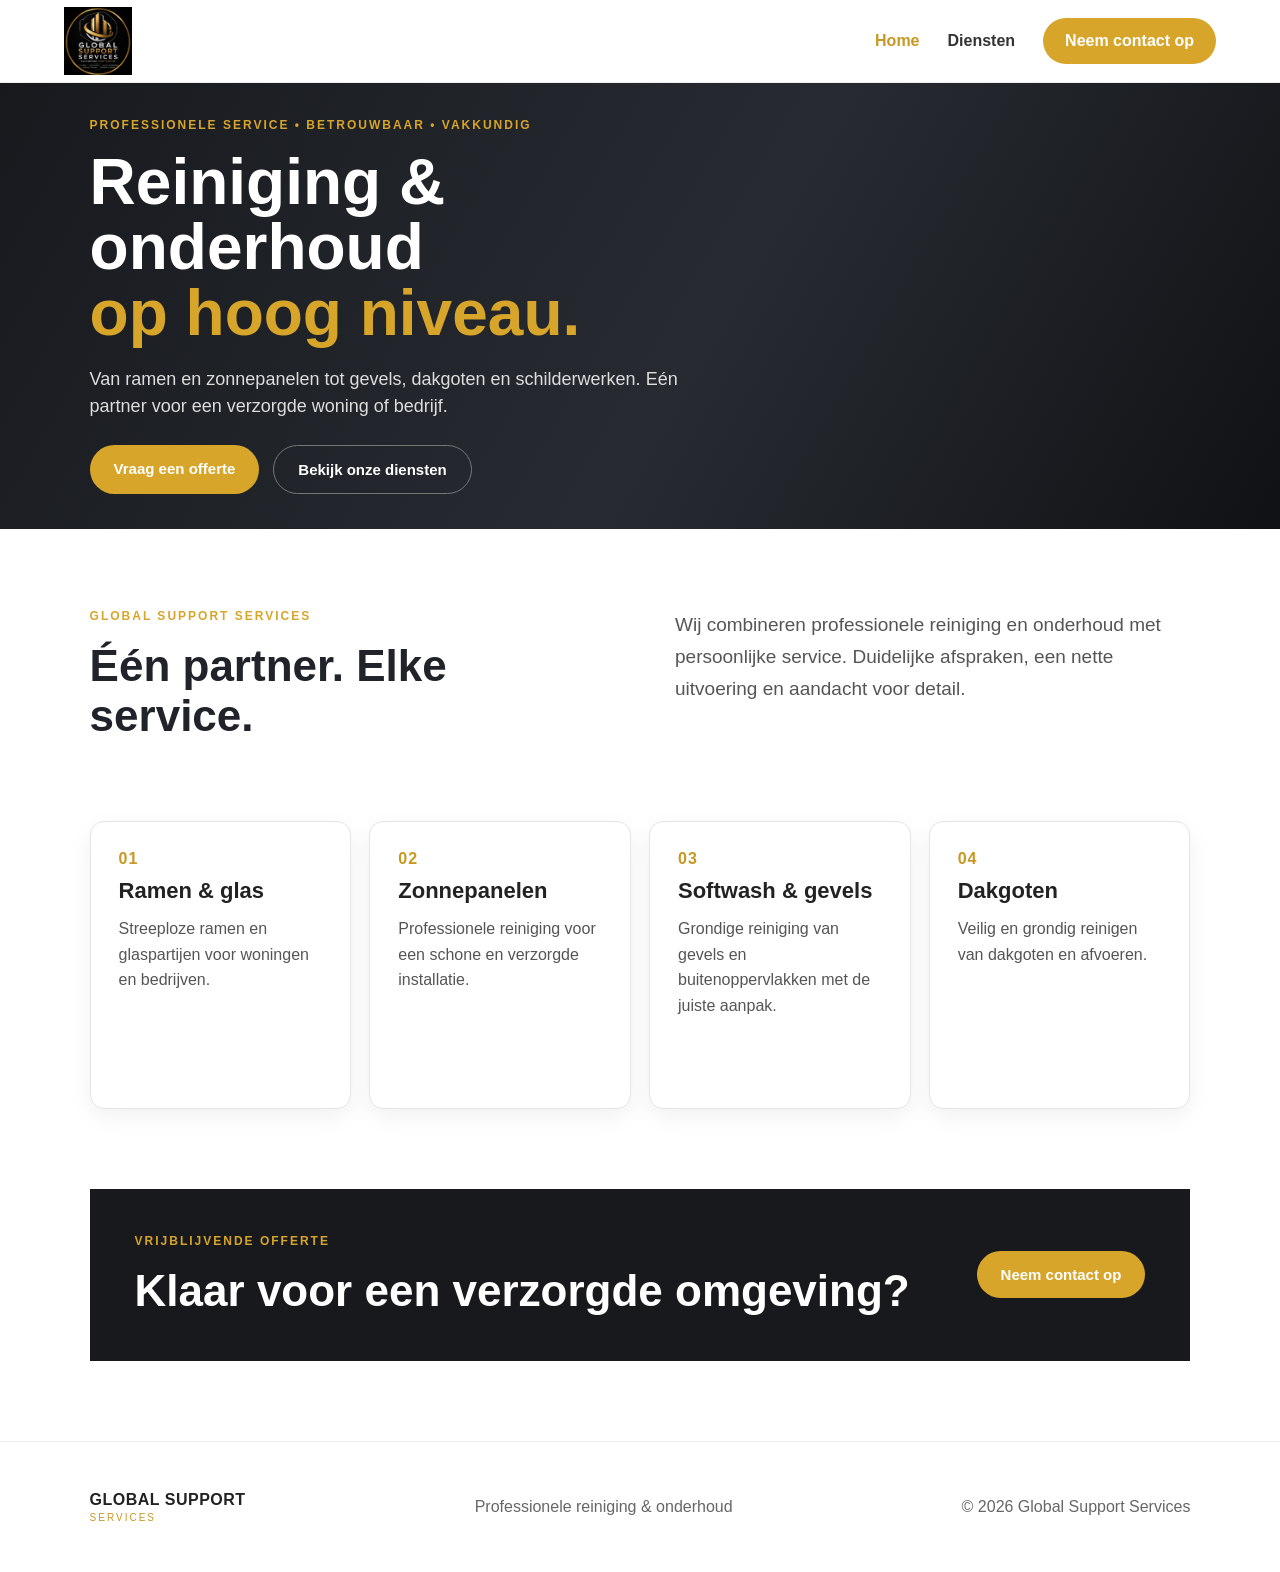
==== index.html @ 063ac274 "Restore correct website" ====
<!doctype html>
<html lang="nl">
<head>
  <meta charset="utf-8">
  <meta name="viewport" content="width=device-width, initial-scale=1">
  <title>Global Support Services | Professionele reiniging & onderhoud</title>
  <meta name="description" content="Global Support Services voor professionele reiniging, ramen, zonnepanelen, softwash, gevelreiniging, dakgoten en schilderwerken.">
  <link rel="stylesheet" href="css/style.css">
</head>
<body>
<header class="header">
  <a class="brand" href="index.html">
    <img src="logo.jpeg/logo.jpeg" alt="Global Support Services">
</a>
  <nav>
    <a class="active" href="index.html">Home</a>
    <a href="diensten.html">Diensten</a>
    <a class="cta" href="contact.html">Neem contact op</a>
  </nav>
</header>

<main>
  <section class="hero">
    <div class="hero-content">
      <p class="eyebrow">PROFESSIONELE SERVICE • BETROUWBAAR • VAKKUNDIG</p>
      <h1>Reiniging & onderhoud<br><span>op hoog niveau.</span></h1>
      <p class="lead">Van ramen en zonnepanelen tot gevels, dakgoten en schilderwerken. Eén partner voor een verzorgde woning of bedrijf.</p>
      <div class="buttons">
        <a class="button primary" href="contact.html">Vraag een offerte</a>
        <a class="button secondary" href="diensten.html">Bekijk onze diensten</a>
      </div>
    </div>
  </section>

  <section class="intro">
    <div>
      <p class="eyebrow">GLOBAL SUPPORT SERVICES</p>
      <h2>Één partner. Elke service.</h2>
    </div>
    <p>Wij combineren professionele reiniging en onderhoud met persoonlijke service. Duidelijke afspraken, een nette uitvoering en aandacht voor detail.</p>
  </section>

  <section class="cards">
    <article><div class="icon">01</div><h3>Ramen & glas</h3><p>Streeploze ramen en glaspartijen voor woningen en bedrijven.</p></article>
    <article><div class="icon">02</div><h3>Zonnepanelen</h3><p>Professionele reiniging voor een schone en verzorgde installatie.</p></article>
    <article><div class="icon">03</div><h3>Softwash & gevels</h3><p>Grondige reiniging van gevels en buitenoppervlakken met de juiste aanpak.</p></article>
    <article><div class="icon">04</div><h3>Dakgoten</h3><p>Veilig en grondig reinigen van dakgoten en afvoeren.</p></article>
  </section>

  <section class="banner">
    <div><p class="eyebrow">VRIJBLIJVENDE OFFERTE</p><h2>Klaar voor een verzorgde omgeving?</h2></div>
    <a class="button primary" href="contact.html">Neem contact op</a>
  </section>
</main>

<footer>
  <div class="brand">
    <span><strong>GLOBAL SUPPORT</strong><small>SERVICES</small></span></div>
  <p>Professionele reiniging & onderhoud</p>
  <p>© 2026 Global Support Services</p>
</footer>
</body>
</html>
---- css/style.css ----
•⁠  ⁠{
    box-sizing: border-box;
}

html {
    scroll-behavior: smooth;
}

body {
    margin: 0;
    font-family: Arial, Helvetica, sans-serif;
    color: #20232a;
    background: #fff;
}

/* =========================
   HEADER
   ========================= */

.header {
    height: 82px;
    display: flex;
    align-items: center;
    justify-content: space-between;
    padding: 0 5%;
    border-bottom: 1px solid #eee;
    background: #fff;
    position: sticky;
    top: 0;
    z-index: 10;
}

.brand {
    display: flex;
    align-items: center;
    flex-shrink: 0;
    color: #222;
    text-decoration: none;
}

.brand img {
    height: 72px;
    width: auto;
    display: block;
    object-fit: contain;
}

.brand-mark {
    width: 46px;
    height: 46px;
    border-radius: 50%;
    display: grid;
    place-items: center;
    background: #171a1f;
    color: #d6a62b;
    font-size: 12px;
    font-weight: 800;
    border: 2px solid #d6a62b;
}

.brand strong {
    display: block;
    font-size: 16px;
    letter-spacing: .5px;
}

.brand small {
    display: block;
    font-size: 10px;
    letter-spacing: 2px;
    color: #c79822;
    margin-top: 3px;
}

.header nav {
    display: flex;
    align-items: center;
    gap: 28px;
}

.header nav a {
    color: #333;
    text-decoration: none;
    font-weight: 600;
    white-space: nowrap;
}

.header nav a:hover {
    color: #d9a900;
}

.header nav a.active {
    color: #c79822;
}

.cta {
    background: #d7a52a;
    color: #fff !important;
    padding: 14px 22px;
    border-radius: 28px;
}

/* =========================
   HERO / BANNER HOMEPAGE
   ========================= */

.hero {
    min-height: 430px;
    display: flex;
    align-items: center;
    padding: 45px 7%;
    background: linear-gradient(
        120deg,
        #17191d 0%,
        #272b31 55%,
        #101114 100%
    );
    color: #fff;
}

.hero-content {
    max-width: 760px;
}

.eyebrow {
    font-size: 12px;
    letter-spacing: 2px;
    font-weight: 800;
    color: #d7a52a;
    margin: 0 0 18px;
}

.hero h1 {
    font-size: clamp(44px, 6vw, 76px);
    line-height: 1.02;
    margin: 0 0 25px;
}

.hero h1 span {
    color: #d7a52a;
}

.lead {
    font-size: 20px;
    line-height: 1.6;
    color: #ddd;
    max-width: 650px;
}

.buttons {
    display: flex;
    gap: 14px;
    margin-top: 32px;
}

.button {
    display: inline-block;
    padding: 15px 24px;
    border-radius: 28px;
    text-decoration: none;
    font-weight: 700;
    border: 0;
    cursor: pointer;
    font-size: 15px;
}

.primary {
    background: #d7a52a;
    color: #fff;
}

.secondary {
    border: 1px solid #777;
    color: #fff;
}

/* =========================
   INTRO
   ========================= */

.intro {
    padding: 80px 7%;
    display: grid;
    grid-template-columns: 1fr 1fr;
    gap: 70px;
}

.intro h2,
.banner h2 {
    font-size: 44px;
    margin: 0;
}

.intro > p {
    font-size: 19px;
    line-height: 1.7;
    color: #555;
    margin: 0;
}

/* =========================
   DIENSTENKAARTEN
   ========================= */

.cards {
    padding: 0 7% 80px;
    display: grid;
    grid-template-columns: repeat(4, 1fr);
    gap: 18px;
}

.cards article {
    background: #fff;
    border: 1px solid #e5e5e5;
    border-radius: 14px;
    padding: 28px;
    min-height: 230px;
    box-shadow: 0 8px 25px rgba(0, 0, 0, 0.06);
    transition: transform 0.25s ease,
                box-shadow 0.25s ease;
}

.cards article:hover {
    transform: translateY(-4px);
    box-shadow: 0 14px 30px rgba(0, 0, 0, 0.10);
}

.cards article h3 {
    margin: 10px 0 12px;
    font-size: 22px;
    line-height: 1.2;
    color: #222;
}

.cards article p {
    margin: 0;
    color: #555;
    font-size: 16px;
    line-height: 1.6;
}

.cards article span,
.cards article .icon,
.cards article .service-number {
    color: #c79822;
    font-weight: 800;
    letter-spacing: 1px;
}

/* =========================
   EXTRA BANNER
   ========================= */

.banner {
    margin: 0 7% 80px;
    padding: 45px;
    background: #17191d;
    color: #fff;
    display: flex;
    align-items: center;
    justify-content: space-between;
    gap: 30px;
}

.banner h2 {
    color: #fff;
}

/* =========================
   DIENSTEN PAGINA
   ========================= */

.page-head {
    padding: 80px 7% 50px;
    background: #17191d;
    color: #fff;
}

.page-head h1 {
    font-size: 60px;
    margin: 0;
    line-height: 1.05;
}

.service-list {
    padding: 15px 7% 90px;
    display: grid;
    grid-template-columns: 1fr 1fr;
    gap: 0 70px;
}

.service-list article {
    display: grid;
    grid-template-columns: 45px 1fr;
    gap: 15px;
    padding: 38px 0;
    border-bottom: 1px solid #ddd;
}

.service-list span {
    color: #c79822;
    font-weight: 800;
    letter-spacing: 1px;
}

.service-list h2 {
    margin: 0 0 8px;
}

.service-list p {
    margin: 0;
    color: #666;
    line-height: 1.6;
}

/* =========================
   CONTACT
   ========================= */

.contact {
    padding: 80px 7%;
    display: grid;
    grid-template-columns: 1fr 1fr;
    gap: 80px;
}

.contact h1 {
    font-size: 58px;
    line-height: 1.05;
    margin: 0 0 25px;
}

.contact > div > p:not(.eyebrow) {
    color: #666;
    line-height: 1.7;
    font-size: 18px;
    max-width: 520px;
}

.contact-box {
    margin-top: 35px;
    padding: 25px;
    border-left: 3px solid #d7a52a;
    display: flex;
    flex-direction: column;
    gap: 8px;
}

.contact-box a {
    color: #333;
    font-weight: 700;
}

.contact form {
    display: flex;
    flex-direction: column;
    gap: 18px;
}

label {
    font-weight: 700;
}

input,
textarea {
    width: 100%;
    display: block;
    margin-top: 7px;
    border: 1px solid #ccc;
    padding: 14px;
    font: inherit;
    border-radius: 8px;
}

textarea {
    min-height: 150px;
    resize: vertical;
}

.contact-form {
    width: 100%;
    max-width: 620px;
}

.contact-form label {
    display: block;
    margin-bottom: 18px;
    font-weight: 600;
    color: #222;
}

.contact-form input,
.contact-form textarea {
    display: block;
    width: 100%;
    margin-top: 8px;
    padding: 14px 16px;
    border: 1px solid #d8d8d8;
    border-radius: 8px;
    background: #fff;
    color: #222;
    font-family: inherit;
    font-size: 16px;
    outline: none;
    transition: border-color 0.2s ease,
                box-shadow 0.2s ease;
}

.contact-form textarea {
    min-height: 150px;
}

.contact-form input:focus,
.contact-form textarea:focus {
    border-color: #c79822;
    box-shadow: 0 0 0 3px rgba(199, 152, 34, 0.12);
}

.contact-form .button,
.contact-form button {
    display: inline-block;
    border: 0;
    cursor: pointer;
    padding: 14px 26px;
    border-radius: 8px;
    font-size: 16px;
    font-weight: 700;
    font-family: inherit;
    background: #d7a52a;
    color: #fff;
}

/* =========================
   FOOTER
   ========================= */

footer {
    padding: 40px 7%;
    border-top: 1px solid #eee;
    display: flex;
    align-items: center;
    justify-content: space-between;
    gap: 20px;
    color: #666;
}

footer .brand {
    color: #222;
}

footer .brand img {
    height: 80px;
    width: auto;
}

/* =========================
   TABLET
   ========================= */

@media (max-width: 1000px) {

    .cards {
        grid-template-columns: 1fr 1fr;
    }

    .hero {
        min-height: 430px;
    }

    .hero h1 {
        font-size: 58px;
    }
}

/* =========================
   MOBIEL
   ========================= */

@media (max-width: 768px) {

    .header {
        width: 100%;
        height: 70px;
        min-height: 70px;
        padding: 8px 12px;
        gap: 8px;
        overflow: visible;
    }

    .brand {
        flex-shrink: 0;
    }

    .brand img {
        height: 80px;
        width: auto;
    }

    .header nav {
        display: flex;
        align-items: center;
        justify-content: flex-end;
        gap: 7px;
        flex: 1;
        min-width: 0;
        overflow: visible;
    }

    .header nav a {
        display: inline-flex;
        align-items: center;
        visibility: visible;
        opacity: 1;
        font-size: 11px;
        font-weight: 600;
        white-space: nowrap;
    }

    .header nav .cta {
        padding: 9px 10px;
        font-size: 10px;
        border-radius: 20px;
    }

    .hero {
        min-height: 460px;
        padding: 50px 6%;
    }

    .hero h1 {
        font-size: clamp(38px, 11vw, 52px);
        margin-bottom: 20px;
    }

    .lead {
        font-size: 17px;
        line-height: 1.55;
    }

    .buttons {
        flex-wrap: wrap;
        margin-top: 25px;
    }

    .button {
        padding: 13px 20px;
    }

    .intro,
    .contact {
        grid-template-columns: 1fr;
        gap: 35px;
        padding: 60px 6%;
    }

    .intro h2 {
        font-size: 36px;
    }

    .cards {
        grid-template-columns: 1fr;
        padding: 0 20px 65px;
        gap: 18px;
    }

    .cards article {
        width: 100%;
        min-height: auto;
        padding: 24px;
        margin-bottom: 4px;
    }

    .cards article h3 {
        font-size: 21px;
    }

    .cards article p {
        font-size: 15px;
        line-height: 1.6;
    }

    .banner {
        margin: 0 6% 65px;
        padding: 35px 25px;
        display: block;
    }

    .banner h2 {
        font-size: 34px;
    }

    .banner .button {
        margin-top: 25px;
    }

    .page-head {
        padding: 60px 6% 40px;
    }

    .page-head h1,
    .contact h1 {
        font-size: 42px;
    }

    .service-list {
        grid-template-columns: 1fr;
        padding: 10px 6% 70px;
    }

    .service-list article {
        padding: 30px 0;
    }

    .contact {
        padding: 45px 20px;
    }

    .contact-form {
        width: 100%;
        max-width: none;
    }

    .contact-form input,
    .contact-form textarea {
        font-size: 16px;
        padding: 14px;
    }

    .contact-form button {
        width: 100%;
        margin-top: 5px;
    }

    footer {
        padding: 30px 6%;
        display: block;
    }

    footer .brand img {
        height: 55px;
    }

    footer p {
        font-size: 13px;
    }
}
/* =========================
   DEFINITIEVE HERO
   ========================= */

.hero {
    min-height: 360px;
    padding: 35px 7%;
}

.hero-content {
    max-width: 700px;
}

.hero h1 {
    font-size: clamp(42px, 5vw, 68px);
    line-height: 1.02;
    margin-bottom: 20px;
}

.hero .lead {
    font-size: 18px;
    line-height: 1.5;
}

.hero .buttons {
    margin-top: 25px;
}


/* =========================
   DEFINITIEF HEADER LOGO
   ========================= */

.header .brand img {
    height: 68px;
    width: auto;
    max-width: 190px;
    display: block;
    object-fit: contain;
}


/* =========================
   MOBIEL
   ========================= */

@media (max-width: 768px) {

    .header {
        height: 70px;
        min-height: 70px;
        padding: 8px 12px;
    }

    .header .brand img {
        height: 58px;
        max-width: 160px;
    }

    .hero {
        min-height: 430px;
        padding: 45px 6%;
    }

    .hero h1 {
        font-size: 42px;
    }

    .hero .lead {
        font-size: 16px;
    }
}
.whatsapp-logo {
    width: 38px;
    height: 38px;
    object-fit: contain;
    display: block;
}
/* =========================
   CONTACT INFORMATIE
   ========================= */

.contact-info {
    margin: 0 7% 80px;
    padding: 35px 40px;
    background: #17191d;
    color: #fff;
    display: grid;
    grid-template-columns: 1.4fr 1fr 1fr 1.4fr;
    gap: 30px;
    align-items: center;
    border-top: 2px solid #d7a52a;
    border-bottom: 1px solid #333;

}

.contact-info-item {
    display: flex;
    flex-direction: column;
    gap: 6px;
}

.contact-info-label {
    font-size: 11px;
    letter-spacing: 2px;
    font-weight: 800;
    color: #d7a52a;
}

.contact-info-item strong {
    font-size: 20px;
    color: #fff;
}

.contact-info-item p {
    margin: 0;
    color: #aaa;
    font-size: 14px;
    line-height: 1.5;
}

.contact-info-item a {
    color: #fff;
    text-decoration: none;
    font-size: 16px;
    font-weight: 600;
}

.contact-info-item a:hover {
    color: #d7a52a;
}


/* =========================
   CONTACT INFO MOBIEL
   ========================= */

@media (max-width: 768px) {

    .contact-info {
        margin: 0 20px 60px;
        padding: 30px 25px;
        grid-template-columns: 1fr;
        gap: 25px;
    }

    .contact-info-item strong {
        font-size: 19px;
    }

    .contact-info-item a {
        font-size: 16px;
    }
}
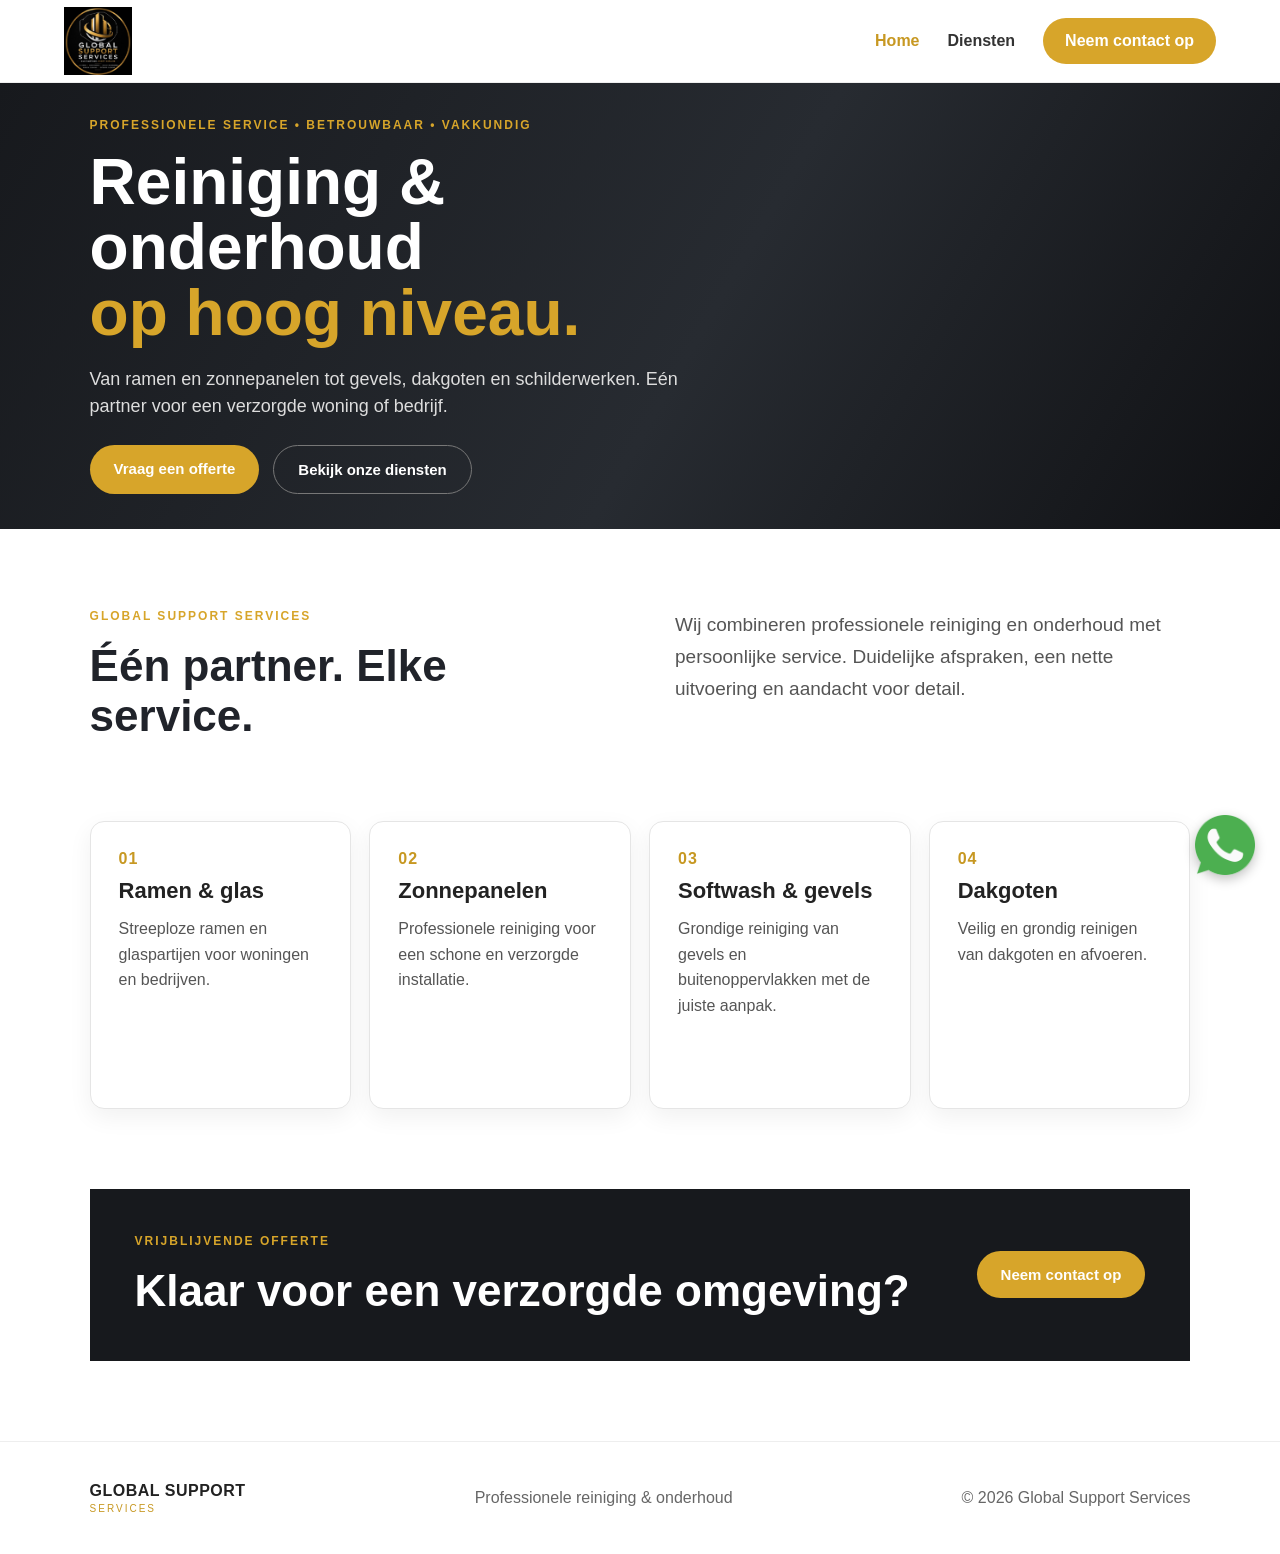
==== commit 6a076fe2: "website bijgewerkt" ====
--- a/index.html
+++ b/index.html
@@ -59,5 +59,16 @@
   <p>Professionele reiniging & onderhoud</p>
   <p>© 2026 Global Support Services</p>
 </footer>
+
+<a
+  href="https://wa.me/34634324996"
+  class="whatsapp-float"
+  target="_blank"
+  rel="noopener"
+  aria-label="Contacteer ons via WhatsApp"
+>
+  <img src="whatssap-logo.png" alt="WhatsApp">
+</a>
+
 </body>
 </html>
--- a/css/style.css
+++ b/css/style.css
@@ -1,3 +1,7 @@
+/* =========================
+   BASIS
+   ========================= */
+
 •⁠  ⁠{
     box-sizing: border-box;
 }
@@ -12,6 +16,7 @@
     color: #20232a;
     background: #fff;
 }
+
 
 /* =========================
    HEADER
@@ -27,7 +32,7 @@
     background: #fff;
     position: sticky;
     top: 0;
-    z-index: 10;
+    z-index: 1000;
 }
 
 .brand {
@@ -39,8 +44,9 @@
 }
 
 .brand img {
-    height: 72px;
+    height: 68px;
     width: auto;
+    max-width: 190px;
     display: block;
     object-fit: contain;
 }
@@ -72,6 +78,11 @@
     margin-top: 3px;
 }
 
+
+/* =========================
+   NAVIGATIE
+   ========================= */
+
 .header nav {
     display: flex;
     align-items: center;
@@ -100,15 +111,16 @@
     border-radius: 28px;
 }
 
-/* =========================
-   HERO / BANNER HOMEPAGE
+
+/* =========================
+   HERO / HOMEPAGE
    ========================= */
 
 .hero {
-    min-height: 430px;
+    min-height: 360px;
     display: flex;
     align-items: center;
-    padding: 45px 7%;
+    padding: 35px 7%;
     background: linear-gradient(
         120deg,
         #17191d 0%,
@@ -119,7 +131,7 @@
 }
 
 .hero-content {
-    max-width: 760px;
+    max-width: 700px;
 }
 
 .eyebrow {
@@ -131,9 +143,9 @@
 }
 
 .hero h1 {
-    font-size: clamp(44px, 6vw, 76px);
+    font-size: clamp(42px, 5vw, 68px);
     line-height: 1.02;
-    margin: 0 0 25px;
+    margin: 0 0 20px;
 }
 
 .hero h1 span {
@@ -141,16 +153,26 @@
 }
 
 .lead {
-    font-size: 20px;
-    line-height: 1.6;
+    font-size: 18px;
+    line-height: 1.5;
     color: #ddd;
     max-width: 650px;
 }
 
+.hero .buttons {
+    display: flex;
+    gap: 14px;
+    margin-top: 25px;
+}
+
+
+/* =========================
+   KNOPPEN
+   ========================= */
+
 .buttons {
     display: flex;
     gap: 14px;
-    margin-top: 32px;
 }
 
 .button {
@@ -174,6 +196,7 @@
     color: #fff;
 }
 
+
 /* =========================
    INTRO
    ========================= */
@@ -197,6 +220,7 @@
     color: #555;
     margin: 0;
 }
+
 
 /* =========================
    DIENSTENKAARTEN
@@ -216,8 +240,9 @@
     padding: 28px;
     min-height: 230px;
     box-shadow: 0 8px 25px rgba(0, 0, 0, 0.06);
-    transition: transform 0.25s ease,
-                box-shadow 0.25s ease;
+    transition:
+        transform 0.25s ease,
+        box-shadow 0.25s ease;
 }
 
 .cards article:hover {
@@ -247,6 +272,7 @@
     letter-spacing: 1px;
 }
 
+
 /* =========================
    EXTRA BANNER
    ========================= */
@@ -265,6 +291,7 @@
 .banner h2 {
     color: #fff;
 }
+
 
 /* =========================
    DIENSTEN PAGINA
@@ -313,6 +340,7 @@
     line-height: 1.6;
 }
 
+
 /* =========================
    CONTACT
    ========================= */
@@ -337,6 +365,11 @@
     max-width: 520px;
 }
 
+
+/* =========================
+   CONTACT BOX
+   ========================= */
+
 .contact-box {
     margin-top: 35px;
     padding: 25px;
@@ -350,6 +383,11 @@
     color: #333;
     font-weight: 700;
 }
+
+
+/* =========================
+   CONTACT FORMULIER
+   ========================= */
 
 .contact form {
     display: flex;
@@ -402,8 +440,9 @@
     font-family: inherit;
     font-size: 16px;
     outline: none;
-    transition: border-color 0.2s ease,
-                box-shadow 0.2s ease;
+    transition:
+        border-color 0.2s ease,
+        box-shadow 0.2s ease;
 }
 
 .contact-form textarea {
@@ -430,6 +469,61 @@
     color: #fff;
 }
 
+
+/* =========================
+   CONTACT INFORMATIE
+   ========================= */
+
+.contact-info {
+    margin: 0 7% 80px;
+    padding: 35px 40px;
+    background: #17191d;
+    color: #fff;
+    display: grid;
+    grid-template-columns: 1.4fr 1fr 1fr 1.4fr;
+    gap: 30px;
+    align-items: center;
+    border-top: 2px solid #d7a52a;
+    border-bottom: 1px solid #333;
+}
+
+.contact-info-item {
+    display: flex;
+    flex-direction: column;
+    gap: 6px;
+}
+
+.contact-info-label {
+    font-size: 11px;
+    letter-spacing: 2px;
+    font-weight: 800;
+    color: #d7a52a;
+}
+
+.contact-info-item strong {
+    font-size: 20px;
+    color: #fff;
+}
+
+.contact-info-item p {
+    margin: 0;
+    color: #aaa;
+    font-size: 14px;
+    line-height: 1.5;
+}
+
+.contact-info-item a {
+    color: #fff;
+    text-decoration: none;
+    font-size: 16px;
+    font-weight: 600;
+}
+
+.contact-info-item a:hover {
+    color: #d7a52a;
+}
+
+
 /* =========================
    FOOTER
    ========================= */
@@ -453,6 +547,53 @@
     width: auto;
 }
 
+footer p {
+    margin: 0;
+}
+
+
+/* =====================================================
+   ZWEVENDE WHATSAPP KNOP
+   ===================================================== */
+
+.whatsapp-float {
+    position: fixed;
+    right: 25px;
+    bottom: 25px;
+
+    width: 60px;
+    height: 60px;
+
+    display: flex;
+    align-items: center;
+    justify-content: center;
+
+    z-index: 99999;
+
+    text-decoration: none;
+
+    background: transparent;
+    border-radius: 50%;
+
+    box-shadow: 0 4px 12px rgba(0, 0, 0, 0.25);
+
+    transition: transform 0.2s ease;
+}
+
+.whatsapp-float img {
+    width: 60px;
+    height: 60px;
+
+    display: block;
+
+    object-fit: contain;
+}
+
+.whatsapp-float:hover {
+    transform: scale(1.08);
+}
+
+
 /* =========================
    TABLET
    ========================= */
@@ -470,13 +611,20 @@
     .hero h1 {
         font-size: 58px;
     }
-}
+
+    .contact-info {
+        grid-template-columns: 1fr 1fr;
+    }
+}
+
 
 /* =========================
    MOBIEL
    ========================= */
 
 @media (max-width: 768px) {
+
+    /* HEADER */
 
     .header {
         width: 100%;
@@ -491,9 +639,9 @@
         flex-shrink: 0;
     }
 
-    .brand img {
-        height: 80px;
-        width: auto;
+    .header .brand img {
+        height: 58px;
+        max-width: 160px;
     }
 
     .header nav {
@@ -522,18 +670,21 @@
         border-radius: 20px;
     }
 
+
+    /* HERO */
+
     .hero {
-        min-height: 460px;
-        padding: 50px 6%;
+        min-height: 430px;
+        padding: 45px 6%;
     }
 
     .hero h1 {
-        font-size: clamp(38px, 11vw, 52px);
+        font-size: 42px;
         margin-bottom: 20px;
     }
 
-    .lead {
-        font-size: 17px;
+    .hero .lead {
+        font-size: 16px;
         line-height: 1.55;
     }
 
@@ -545,6 +696,9 @@
     .button {
         padding: 13px 20px;
     }
+
+
+    /* INTRO */
 
     .intro,
     .contact {
@@ -557,6 +711,9 @@
         font-size: 36px;
     }
 
+
+    /* KAARTEN */
+
     .cards {
         grid-template-columns: 1fr;
         padding: 0 20px 65px;
@@ -579,6 +736,9 @@
         line-height: 1.6;
     }
 
+
+    /* BANNER */
+
     .banner {
         margin: 0 6% 65px;
         padding: 35px 25px;
@@ -593,6 +753,9 @@
         margin-top: 25px;
     }
 
+
+    /* DIENSTEN */
+
     .page-head {
         padding: 60px 6% 40px;
     }
@@ -610,6 +773,9 @@
     .service-list article {
         padding: 30px 0;
     }
+
+
+    /* CONTACT */
 
     .contact {
         padding: 45px 20px;
@@ -631,157 +797,8 @@
         margin-top: 5px;
     }
 
-    footer {
-        padding: 30px 6%;
-        display: block;
-    }
-
-    footer .brand img {
-        height: 55px;
-    }
-
-    footer p {
-        font-size: 13px;
-    }
-}
-/* =========================
-   DEFINITIEVE HERO
-   ========================= */
-
-.hero {
-    min-height: 360px;
-    padding: 35px 7%;
-}
-
-.hero-content {
-    max-width: 700px;
-}
-
-.hero h1 {
-    font-size: clamp(42px, 5vw, 68px);
-    line-height: 1.02;
-    margin-bottom: 20px;
-}
-
-.hero .lead {
-    font-size: 18px;
-    line-height: 1.5;
-}
-
-.hero .buttons {
-    margin-top: 25px;
-}
-
-
-/* =========================
-   DEFINITIEF HEADER LOGO
-   ========================= */
-
-.header .brand img {
-    height: 68px;
-    width: auto;
-    max-width: 190px;
-    display: block;
-    object-fit: contain;
-}
-
-
-/* =========================
-   MOBIEL
-   ========================= */
-
-@media (max-width: 768px) {
-
-    .header {
-        height: 70px;
-        min-height: 70px;
-        padding: 8px 12px;
-    }
-
-    .header .brand img {
-        height: 58px;
-        max-width: 160px;
-    }
-
-    .hero {
-        min-height: 430px;
-        padding: 45px 6%;
-    }
-
-    .hero h1 {
-        font-size: 42px;
-    }
-
-    .hero .lead {
-        font-size: 16px;
-    }
-}
-.whatsapp-logo {
-    width: 38px;
-    height: 38px;
-    object-fit: contain;
-    display: block;
-}
-/* =========================
-   CONTACT INFORMATIE
-   ========================= */
-
-.contact-info {
-    margin: 0 7% 80px;
-    padding: 35px 40px;
-    background: #17191d;
-    color: #fff;
-    display: grid;
-    grid-template-columns: 1.4fr 1fr 1fr 1.4fr;
-    gap: 30px;
-    align-items: center;
-    border-top: 2px solid #d7a52a;
-    border-bottom: 1px solid #333;
-
-}
-
-.contact-info-item {
-    display: flex;
-    flex-direction: column;
-    gap: 6px;
-}
-
-.contact-info-label {
-    font-size: 11px;
-    letter-spacing: 2px;
-    font-weight: 800;
-    color: #d7a52a;
-}
-
-.contact-info-item strong {
-    font-size: 20px;
-    color: #fff;
-}
-
-.contact-info-item p {
-    margin: 0;
-    color: #aaa;
-    font-size: 14px;
-    line-height: 1.5;
-}
-
-.contact-info-item a {
-    color: #fff;
-    text-decoration: none;
-    font-size: 16px;
-    font-weight: 600;
-}
-
-.contact-info-item a:hover {
-    color: #d7a52a;
-}
-
-
-/* =========================
-   CONTACT INFO MOBIEL
-   ========================= */
-
-@media (max-width: 768px) {
+
+    /* CONTACT INFO */
 
     .contact-info {
         margin: 0 20px 60px;
@@ -797,4 +814,55 @@
     .contact-info-item a {
         font-size: 16px;
     }
+
+
+    /* FOOTER */
+
+    footer {
+        padding: 30px 6%;
+        display: block;
+    }
+
+    footer .brand img {
+        height: 55px;
+    }
+
+    footer p {
+        font-size: 13px;
+    }
+/* =========================
+   ZWEVENDE WHATSAPP KNOP
+   ========================= */
+
+.whatsapp-float {
+  position: fixed;
+  right: 24px;
+  bottom: 24px;
+  width: 60px;
+  height: 60px;
+  z-index: 9999;
+  display: block;
+}
+
+.whatsapp-float img {
+  width: 60px;
+  height: 60px;
+  display: block;
+  object-fit: contain;
+}
+
+/* MOBIEL */
+
+@media (max-width: 768px) {
+  .whatsapp-float {
+    right: 16px;
+    bottom: 16px;
+    width: 56px;
+    height: 56px;
+  }
+
+  .whatsapp-float img {
+    width: 56px;
+    height: 56px;
+  }
 }
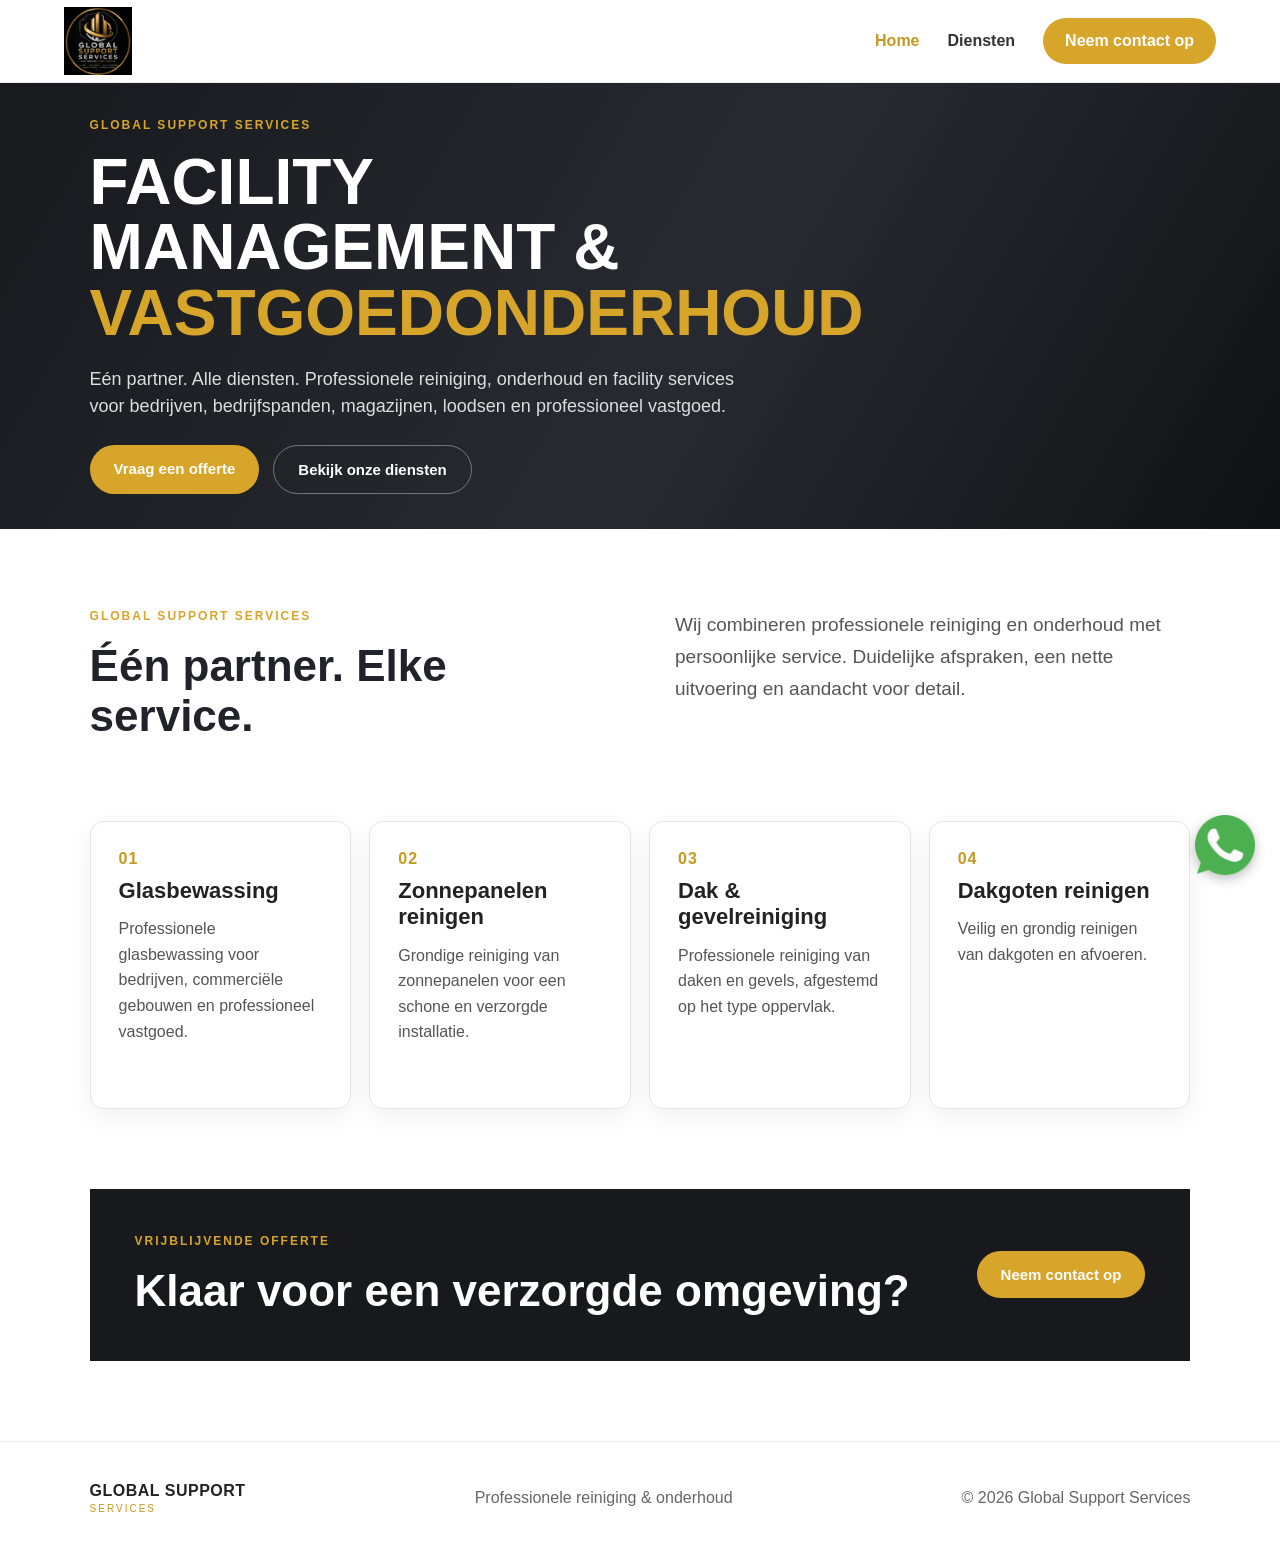
==== commit ea335e38: "update website diensten" ====
--- a/index.html
+++ b/index.html
@@ -22,9 +22,18 @@
 <main>
   <section class="hero">
     <div class="hero-content">
-      <p class="eyebrow">PROFESSIONELE SERVICE • BETROUWBAAR • VAKKUNDIG</p>
-      <h1>Reiniging & onderhoud<br><span>op hoog niveau.</span></h1>
-      <p class="lead">Van ramen en zonnepanelen tot gevels, dakgoten en schilderwerken. Eén partner voor een verzorgde woning of bedrijf.</p>
+      <p class="eyebrow">GLOBAL SUPPORT SERVICES</p>
+
+<h1>
+  FACILITY MANAGEMENT &<br>
+  <span>VASTGOEDONDERHOUD</span>
+</h1>
+
+<p class="lead">
+  Eén partner. Alle diensten.
+  Professionele reiniging, onderhoud en facility services voor
+  bedrijven, bedrijfspanden, magazijnen, loodsen en professioneel vastgoed.
+</p>
       <div class="buttons">
         <a class="button primary" href="contact.html">Vraag een offerte</a>
         <a class="button secondary" href="diensten.html">Bekijk onze diensten</a>
@@ -41,11 +50,30 @@
   </section>
 
   <section class="cards">
-    <article><div class="icon">01</div><h3>Ramen & glas</h3><p>Streeploze ramen en glaspartijen voor woningen en bedrijven.</p></article>
-    <article><div class="icon">02</div><h3>Zonnepanelen</h3><p>Professionele reiniging voor een schone en verzorgde installatie.</p></article>
-    <article><div class="icon">03</div><h3>Softwash & gevels</h3><p>Grondige reiniging van gevels en buitenoppervlakken met de juiste aanpak.</p></article>
-    <article><div class="icon">04</div><h3>Dakgoten</h3><p>Veilig en grondig reinigen van dakgoten en afvoeren.</p></article>
-  </section>
+   <article>
+  <span>01</span>
+  <h3>Glasbewassing</h3>
+  <p>Professionele glasbewassing voor bedrijven, commerciële gebouwen en professioneel vastgoed.</p>
+</article>
+
+<article>
+  <span>02</span>
+  <h3>Zonnepanelen reinigen</h3>
+  <p>Grondige reiniging van zonnepanelen voor een schone en verzorgde installatie.</p>
+</article>
+
+<article>
+  <span>03</span>
+  <h3>Dak & gevelreiniging</h3>
+  <p>Professionele reiniging van daken en gevels, afgestemd op het type oppervlak.</p>
+</article>
+
+<article>
+  <span>04</span>
+  <h3>Dakgoten reinigen</h3>
+  <p>Veilig en grondig reinigen van dakgoten en afvoeren.</p>
+</article>
+</section>
 
   <section class="banner">
     <div><p class="eyebrow">VRIJBLIJVENDE OFFERTE</p><h2>Klaar voor een verzorgde omgeving?</h2></div>
--- a/css/style.css
+++ b/css/style.css
@@ -830,39 +830,148 @@
     footer p {
         font-size: 13px;
     }
-/* =========================
-   ZWEVENDE WHATSAPP KNOP
-   ========================= */
-
-.whatsapp-float {
-  position: fixed;
-  right: 24px;
-  bottom: 24px;
-  width: 60px;
-  height: 60px;
-  z-index: 9999;
-  display: block;
-}
-
-.whatsapp-float img {
-  width: 60px;
-  height: 60px;
-  display: block;
-  object-fit: contain;
-}
-
-/* MOBIEL */
+
+
+    /* WHATSAPP OP MOBIEL */
+
+    .whatsapp-float {
+        right: 16px;
+        bottom: 16px;
+        width: 56px;
+        height: 56px;
+    }
+
+    .whatsapp-float img {
+        width: 56px;
+        height: 56px;
+    }
+}
+/* =========================
+   DETAILPAGINA DIENST
+   ========================= */
+
+.service-detail {
+    max-width: 1100px;
+    margin: 0 auto;
+    padding: 70px 7% 90px;
+}
+
+.service-detail h2 {
+    font-size: 34px;
+    line-height: 1.2;
+    margin: 0 0 18px;
+    color: #20232a;
+}
+
+.service-detail p {
+    font-size: 17px;
+    line-height: 1.8;
+    color: #555;
+    margin: 0 0 22px;
+    max-width: 850px;
+}
+
+.service-detail ul {
+    list-style: none;
+    padding: 0;
+    margin: 25px 0 55px;
+    max-width: 850px;
+}
+
+.service-detail li {
+    position: relative;
+    padding: 15px 20px 15px 35px;
+    border-bottom: 1px solid #eee;
+    color: #444;
+    font-size: 16px;
+}
+
+.service-detail li::before {
+    content: "✓";
+    position: absolute;
+    left: 0;
+    color: #c79822;
+    font-weight: 800;
+}
+
+.service-cta {
+    margin-top: 60px;
+    padding: 45px;
+    background: #17191d;
+    border-top: 2px solid #d7a52a;
+    color: #fff;
+}
+
+.service-cta h2 {
+    color: #fff;
+    margin-bottom: 12px;
+}
+
+.service-cta p {
+    color: #ccc;
+    margin-bottom: 25px;
+}
+
+.service-cta .cta {
+    display: inline-block;
+    text-decoration: none;
+}
+
+
+/* =========================
+   DIENSTEN - KLIKBAAR
+   ========================= */
+
+.service-link {
+    display: block;
+    color: inherit;
+    text-decoration: none;
+}
+
+.service-link article {
+    transition: transform 0.2s ease, background 0.2s ease;
+}
+
+.service-link:hover article {
+    transform: translateX(5px);
+}
+
+.service-link:hover h2 {
+    color: #c79822;
+}
+
+
+/* =========================
+   DETAILPAGINA - MOBIEL
+   ========================= */
 
 @media (max-width: 768px) {
-  .whatsapp-float {
-    right: 16px;
-    bottom: 16px;
-    width: 56px;
-    height: 56px;
-  }
-
-  .whatsapp-float img {
-    width: 56px;
-    height: 56px;
-  }
+
+    .service-detail {
+        padding: 50px 6% 70px;
+    }
+
+    .service-detail h2 {
+        font-size: 28px;
+    }
+
+    .service-detail p {
+        font-size: 16px;
+        line-height: 1.7;
+    }
+
+    .service-detail li {
+        font-size: 15px;
+        padding: 14px 15px 14px 30px;
+    }
+
+    .service-cta {
+        margin-top: 45px;
+        padding: 30px 25px;
+    }
+
+    .service-cta .cta {
+        display: block;
+        text-align: center;
+    }
 }
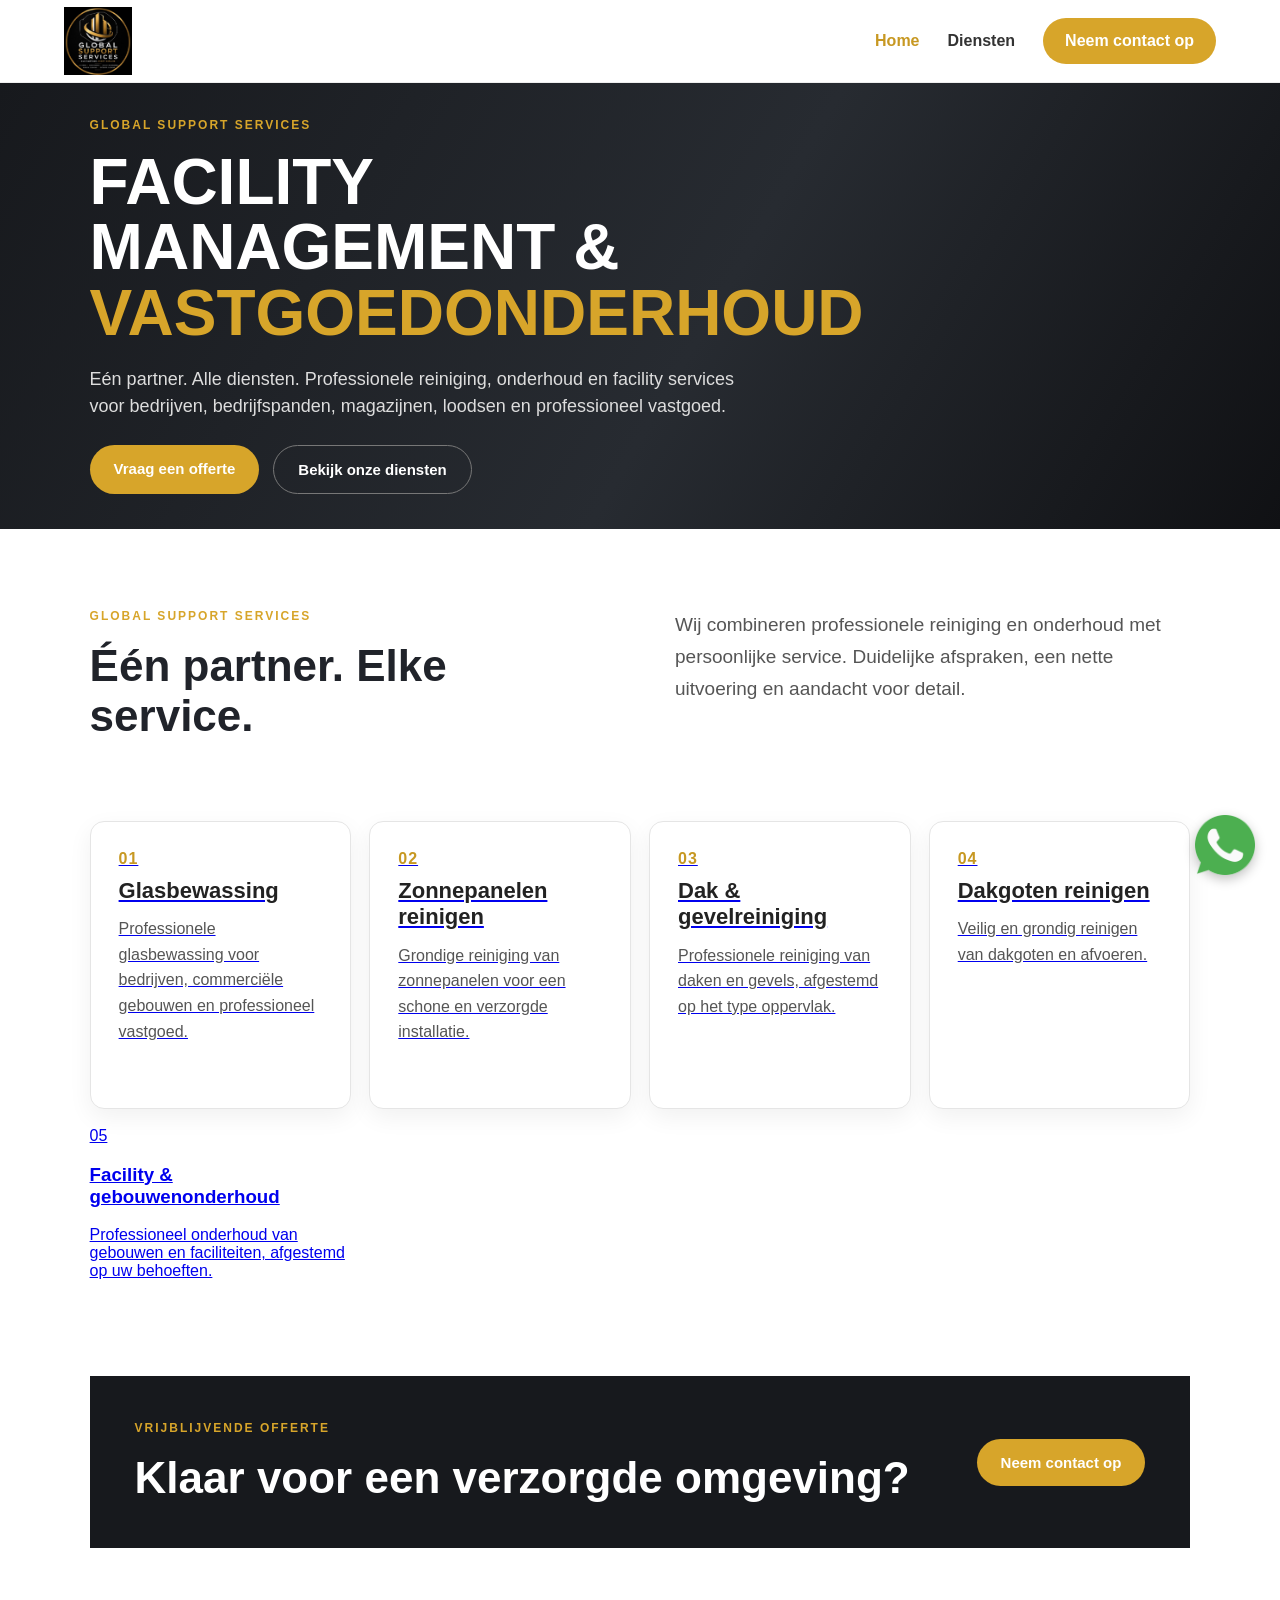
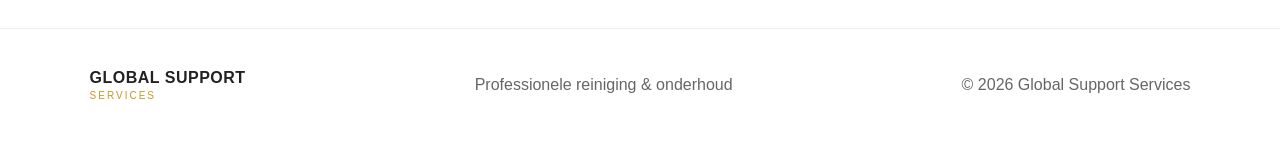
==== commit a0cd80b9: "maak alle 5 diensten klikbaar" ====
--- a/index.html
+++ b/index.html
@@ -50,28 +50,43 @@
   </section>
 
   <section class="cards">
-   <article>
-  <span>01</span>
-  <h3>Glasbewassing</h3>
-  <p>Professionele glasbewassing voor bedrijven, commerciële gebouwen en professioneel vastgoed.</p>
+<article>
+  <a href="glasbewassing.html">
+    <span>01</span>
+    <h3>Glasbewassing</h3>
+    <p>Professionele glasbewassing voor bedrijven, commerciële gebouwen en professioneel vastgoed.</p>
+  </a>
 </article>
 
 <article>
-  <span>02</span>
-  <h3>Zonnepanelen reinigen</h3>
-  <p>Grondige reiniging van zonnepanelen voor een schone en verzorgde installatie.</p>
+  <a href="zonnepanelen-reinigen.html">
+    <span>02</span>
+    <h3>Zonnepanelen reinigen</h3>
+    <p>Grondige reiniging van zonnepanelen voor een schone en verzorgde installatie.</p>
+  </a>
+</article>
 </article>
 
 <article>
-  <span>03</span>
-  <h3>Dak & gevelreiniging</h3>
-  <p>Professionele reiniging van daken en gevels, afgestemd op het type oppervlak.</p>
+  <a href="dak-gevelreiniging.html">
+    <span>03</span>
+    <h3>Dak & gevelreiniging</h3>
+    <p>Professionele reiniging van daken en gevels, afgestemd op het type oppervlak.</p>
+  </a>
 </article>
 
 <article>
-  <span>04</span>
-  <h3>Dakgoten reinigen</h3>
-  <p>Veilig en grondig reinigen van dakgoten en afvoeren.</p>
+  <a href="dakgoten-reinigen.html">
+    <span>04</span>
+    <h3>Dakgoten reinigen</h3>
+    <p>Veilig en grondig reinigen van dakgoten en afvoeren.</p>
+  </a>
+</article>
+  <a href="facility-gebouwenonderhoud.html">
+    <span>05</span>
+    <h3>Facility & gebouwenonderhoud</h3>
+    <p>Professioneel onderhoud van gebouwen en faciliteiten, afgestemd op uw behoeften.</p>
+  </a>
 </article>
 </section>
 
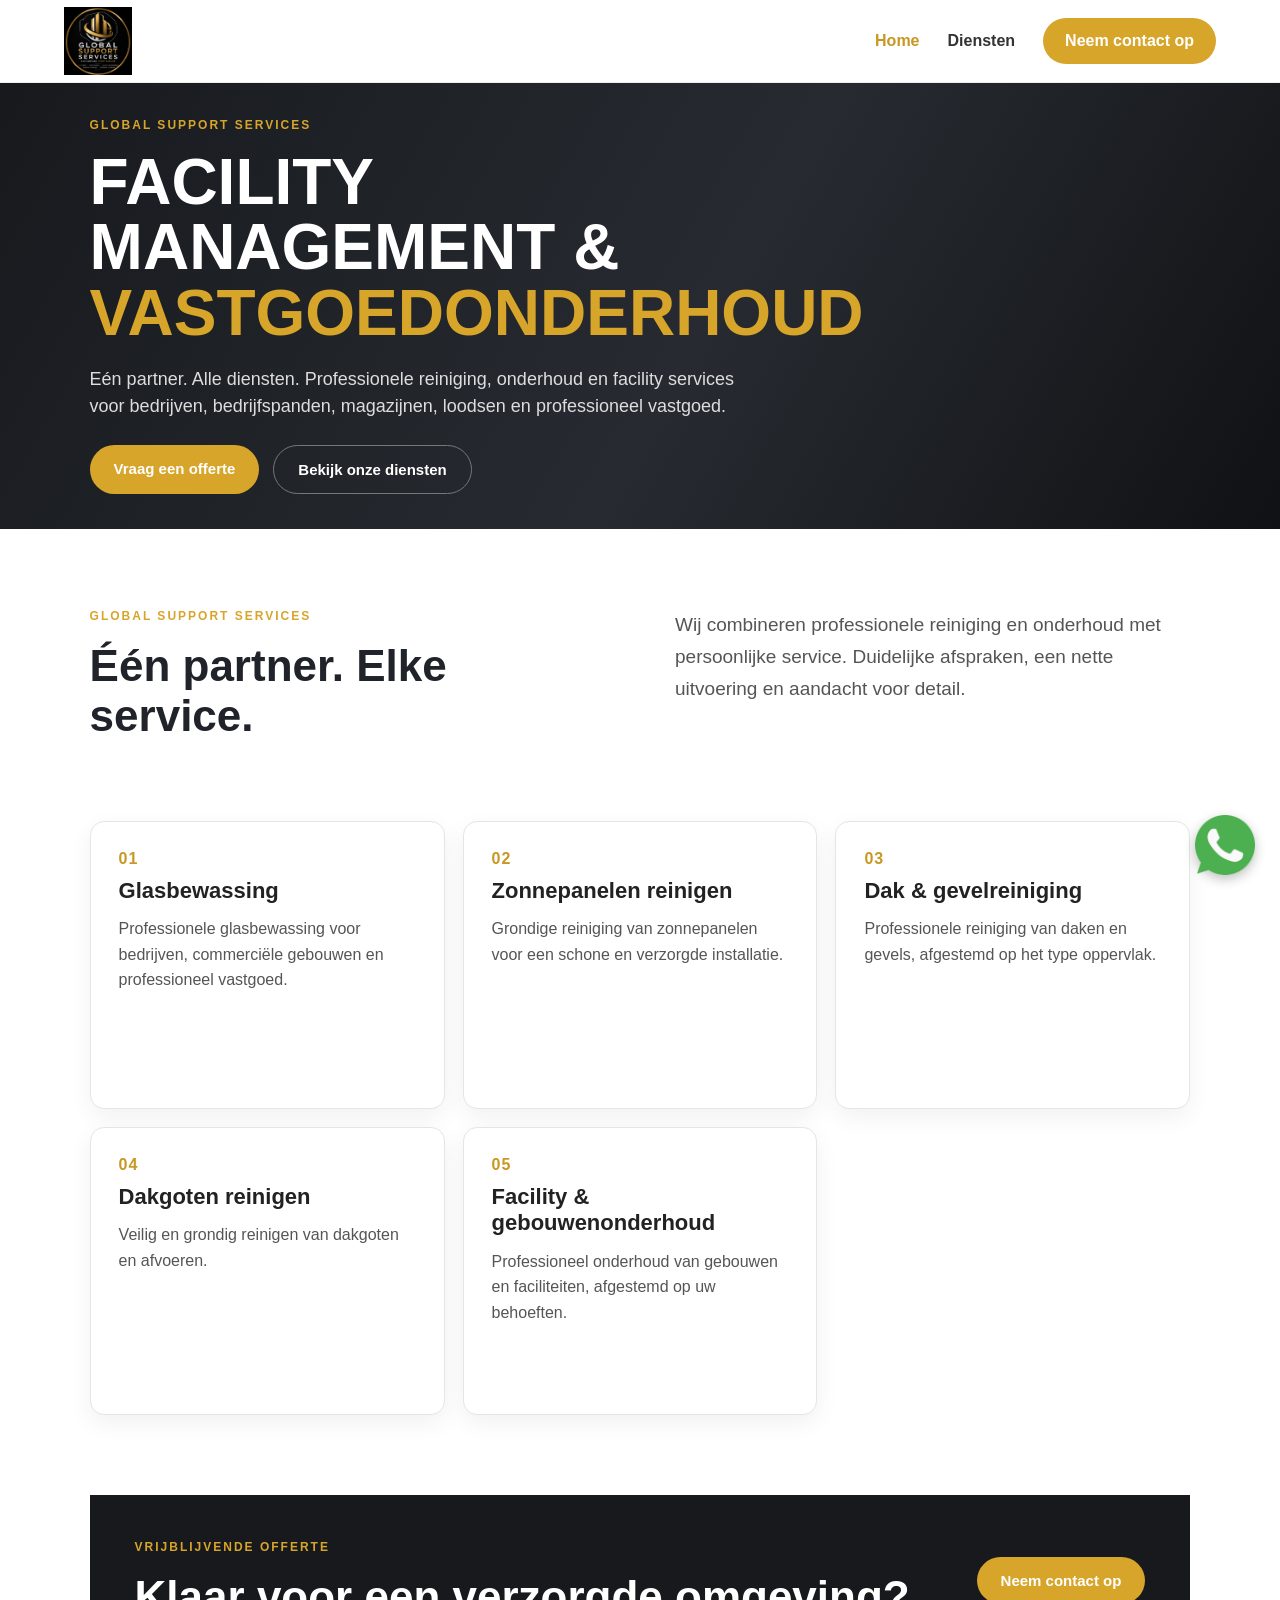
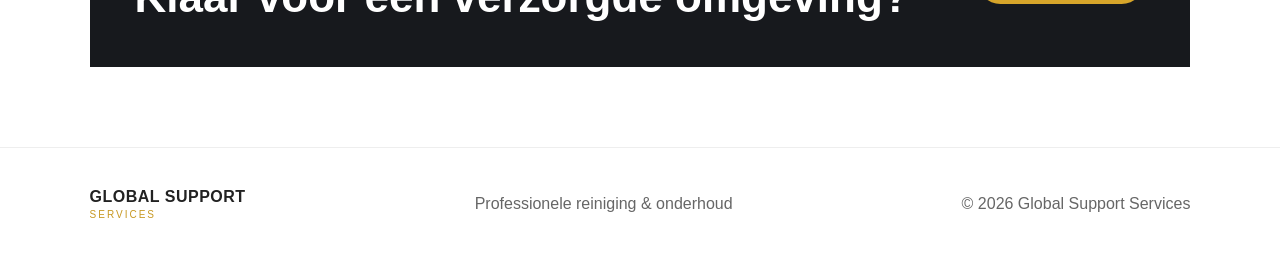
==== commit 674ced0b: "fix website layout" ====
--- a/index.html
+++ b/index.html
@@ -54,7 +54,9 @@
   <a href="glasbewassing.html">
     <span>01</span>
     <h3>Glasbewassing</h3>
-    <p>Professionele glasbewassing voor bedrijven, commerciële gebouwen en professioneel vastgoed.</p>
+    <p>
+      Professionele glasbewassing voor bedrijven, commerciële gebouwen en professioneel vastgoed.
+    </p>
   </a>
 </article>
 
@@ -62,16 +64,19 @@
   <a href="zonnepanelen-reinigen.html">
     <span>02</span>
     <h3>Zonnepanelen reinigen</h3>
-    <p>Grondige reiniging van zonnepanelen voor een schone en verzorgde installatie.</p>
+    <p>
+      Grondige reiniging van zonnepanelen voor een schone en verzorgde installatie.
+    </p>
   </a>
-</article>
 </article>
 
 <article>
   <a href="dak-gevelreiniging.html">
     <span>03</span>
-    <h3>Dak & gevelreiniging</h3>
-    <p>Professionele reiniging van daken en gevels, afgestemd op het type oppervlak.</p>
+    <h3>Dak &amp; gevelreiniging</h3>
+    <p>
+      Professionele reiniging van daken en gevels, afgestemd op het type oppervlak.
+    </p>
   </a>
 </article>
 
@@ -79,13 +84,19 @@
   <a href="dakgoten-reinigen.html">
     <span>04</span>
     <h3>Dakgoten reinigen</h3>
-    <p>Veilig en grondig reinigen van dakgoten en afvoeren.</p>
+    <p>
+      Veilig en grondig reinigen van dakgoten en afvoeren.
+    </p>
   </a>
 </article>
+
+<article>
   <a href="facility-gebouwenonderhoud.html">
     <span>05</span>
-    <h3>Facility & gebouwenonderhoud</h3>
-    <p>Professioneel onderhoud van gebouwen en faciliteiten, afgestemd op uw behoeften.</p>
+    <h3>Facility &amp; gebouwenonderhoud</h3>
+    <p>
+      Professioneel onderhoud van gebouwen en faciliteiten, afgestemd op uw behoeften.
+    </p>
   </a>
 </article>
 </section>
--- a/css/style.css
+++ b/css/style.css
@@ -15,6 +15,11 @@
     font-family: Arial, Helvetica, sans-serif;
     color: #20232a;
     background: #fff;
+    overflow-x: hidden;
+}
+
+a {
+    color: inherit;
 }
 
 
@@ -109,6 +114,7 @@
     color: #fff !important;
     padding: 14px 22px;
     border-radius: 28px;
+    text-decoration: none;
 }
 
 
@@ -229,7 +235,7 @@
 .cards {
     padding: 0 7% 80px;
     display: grid;
-    grid-template-columns: repeat(4, 1fr);
+    grid-template-columns: repeat(3, 1fr);
     gap: 18px;
 }
 
@@ -250,11 +256,32 @@
     box-shadow: 0 14px 30px rgba(0, 0, 0, 0.10);
 }
 
+.cards article a,
+.cards article a:visited,
+.cards article a:hover,
+.cards article a:active {
+    display: block;
+    height: 100%;
+    color: inherit;
+    text-decoration: none !important;
+}
+
+.cards article a:visited {
+    color: inherit;
+    text-decoration: none;
+}
+
+.cards article a:hover {
+    color: inherit;
+    text-decoration: none;
+}
+
 .cards article h3 {
     margin: 10px 0 12px;
     font-size: 22px;
     line-height: 1.2;
     color: #222;
+    text-decoration: none;
 }
 
 .cards article p {
@@ -262,6 +289,7 @@
     color: #555;
     font-size: 16px;
     line-height: 1.6;
+    text-decoration: none;
 }
 
 .cards article span,
@@ -309,6 +337,13 @@
     line-height: 1.05;
 }
 
+.page-head p:not(.eyebrow) {
+    font-size: 18px;
+    color: #ddd;
+    line-height: 1.6;
+    max-width: 700px;
+}
+
 .service-list {
     padding: 15px 7% 90px;
     display: grid;
@@ -338,6 +373,106 @@
     margin: 0;
     color: #666;
     line-height: 1.6;
+}
+
+
+/* =========================
+   DETAILPAGINA DIENST
+   ========================= */
+
+.service-detail {
+    width: 100%;
+    max-width: 1000px;
+    margin: 0 auto;
+    padding: 75px 40px 90px;
+}
+
+.service-detail h2 {
+    font-size: 34px;
+    line-height: 1.25;
+    margin: 0 0 18px;
+    color: #20232a;
+}
+
+.service-detail p {
+    font-size: 17px;
+    line-height: 1.8;
+    color: #555;
+    margin: 0 0 22px;
+    max-width: 850px;
+}
+
+.service-detail ul {
+    list-style: none;
+    padding: 0;
+    margin: 25px 0 55px;
+    max-width: 850px;
+}
+
+.service-detail li {
+    padding: 13px 0;
+    border-bottom: 1px solid #eee;
+    color: #444;
+    font-size: 16px;
+}
+
+.service-detail li::before {
+    content: none;
+}
+
+
+/* =========================
+   DETAIL CTA
+   ========================= */
+
+.service-cta {
+    margin-top: 60px;
+    padding: 45px;
+    background: #17191d;
+    border-top: 2px solid #d7a52a;
+    color: #fff;
+}
+
+.service-cta h2 {
+    color: #fff;
+    margin-bottom: 12px;
+}
+
+.service-cta p {
+    color: #ccc;
+    margin-bottom: 25px;
+}
+
+.service-cta .cta {
+    display: inline-block;
+    text-decoration: none;
+}
+
+
+/* =========================
+   SERVICE LINKS
+   ========================= */
+
+.service-link {
+    display: block;
+    color: inherit;
+    text-decoration: none;
+}
+
+.service-link:visited {
+    color: inherit;
+}
+
+.service-link article {
+    transition: transform 0.2s ease, background 0.2s ease;
+}
+
+.service-link:hover article {
+    transform: translateX(5px);
+}
+
+.service-link:hover h2 {
+    color: #c79822;
 }
 
 
@@ -440,9 +575,6 @@
     font-family: inherit;
     font-size: 16px;
     outline: none;
-    transition:
-        border-color 0.2s ease,
-        box-shadow 0.2s ease;
 }
 
 .contact-form textarea {
@@ -552,40 +684,31 @@
 }
 
 
-/* =====================================================
-   ZWEVENDE WHATSAPP KNOP
-   ===================================================== */
+/* =========================
+   WHATSAPP
+   ========================= */
 
 .whatsapp-float {
     position: fixed;
     right: 25px;
     bottom: 25px;
-
     width: 60px;
     height: 60px;
-
     display: flex;
     align-items: center;
     justify-content: center;
-
     z-index: 99999;
-
-    text-decoration: none;
-
+    text-decoration: none;
     background: transparent;
     border-radius: 50%;
-
     box-shadow: 0 4px 12px rgba(0, 0, 0, 0.25);
-
     transition: transform 0.2s ease;
 }
 
 .whatsapp-float img {
     width: 60px;
     height: 60px;
-
     display: block;
-
     object-fit: contain;
 }
 
@@ -623,8 +746,6 @@
    ========================= */
 
 @media (max-width: 768px) {
-
-    /* HEADER */
 
     .header {
         width: 100%;
@@ -632,11 +753,6 @@
         min-height: 70px;
         padding: 8px 12px;
         gap: 8px;
-        overflow: visible;
-    }
-
-    .brand {
-        flex-shrink: 0;
     }
 
     .header .brand img {
@@ -651,14 +767,11 @@
         gap: 7px;
         flex: 1;
         min-width: 0;
-        overflow: visible;
     }
 
     .header nav a {
         display: inline-flex;
         align-items: center;
-        visibility: visible;
-        opacity: 1;
         font-size: 11px;
         font-weight: 600;
         white-space: nowrap;
@@ -724,7 +837,6 @@
         width: 100%;
         min-height: auto;
         padding: 24px;
-        margin-bottom: 4px;
     }
 
     .cards article h3 {
@@ -772,6 +884,40 @@
 
     .service-list article {
         padding: 30px 0;
+    }
+
+
+    /* DETAILPAGINA */
+
+    .service-detail {
+        width: 100%;
+        max-width: none;
+        padding: 50px 25px 70px;
+    }
+
+    .service-detail h2 {
+        font-size: 28px;
+        line-height: 1.25;
+    }
+
+    .service-detail p {
+        font-size: 16px;
+        line-height: 1.7;
+    }
+
+    .service-detail li {
+        font-size: 15px;
+        padding: 12px 0;
+    }
+
+    .service-cta {
+        margin-top: 45px;
+        padding: 30px 25px;
+    }
+
+    .service-cta .cta {
+        display: block;
+        text-align: center;
     }
 
 
@@ -832,7 +978,7 @@
     }
 
 
-    /* WHATSAPP OP MOBIEL */
+    /* WHATSAPP */
 
     .whatsapp-float {
         right: 16px;
@@ -845,133 +991,4 @@
         width: 56px;
         height: 56px;
     }
-}
-/* =========================
-   DETAILPAGINA DIENST
-   ========================= */
-
-.service-detail {
-    max-width: 1100px;
-    margin: 0 auto;
-    padding: 70px 7% 90px;
-}
-
-.service-detail h2 {
-    font-size: 34px;
-    line-height: 1.2;
-    margin: 0 0 18px;
-    color: #20232a;
-}
-
-.service-detail p {
-    font-size: 17px;
-    line-height: 1.8;
-    color: #555;
-    margin: 0 0 22px;
-    max-width: 850px;
-}
-
-.service-detail ul {
-    list-style: none;
-    padding: 0;
-    margin: 25px 0 55px;
-    max-width: 850px;
-}
-
-.service-detail li {
-    position: relative;
-    padding: 15px 20px 15px 35px;
-    border-bottom: 1px solid #eee;
-    color: #444;
-    font-size: 16px;
-}
-
-.service-detail li::before {
-    content: "✓";
-    position: absolute;
-    left: 0;
-    color: #c79822;
-    font-weight: 800;
-}
-
-.service-cta {
-    margin-top: 60px;
-    padding: 45px;
-    background: #17191d;
-    border-top: 2px solid #d7a52a;
-    color: #fff;
-}
-
-.service-cta h2 {
-    color: #fff;
-    margin-bottom: 12px;
-}
-
-.service-cta p {
-    color: #ccc;
-    margin-bottom: 25px;
-}
-
-.service-cta .cta {
-    display: inline-block;
-    text-decoration: none;
-}
-
-
-/* =========================
-   DIENSTEN - KLIKBAAR
-   ========================= */
-
-.service-link {
-    display: block;
-    color: inherit;
-    text-decoration: none;
-}
-
-.service-link article {
-    transition: transform 0.2s ease, background 0.2s ease;
-}
-
-.service-link:hover article {
-    transform: translateX(5px);
-}
-
-.service-link:hover h2 {
-    color: #c79822;
-}
-
-
-/* =========================
-   DETAILPAGINA - MOBIEL
-   ========================= */
-
-@media (max-width: 768px) {
-
-    .service-detail {
-        padding: 50px 6% 70px;
-    }
-
-    .service-detail h2 {
-        font-size: 28px;
-    }
-
-    .service-detail p {
-        font-size: 16px;
-        line-height: 1.7;
-    }
-
-    .service-detail li {
-        font-size: 15px;
-        padding: 14px 15px 14px 30px;
-    }
-
-    .service-cta {
-        margin-top: 45px;
-        padding: 30px 25px;
-    }
-
-    .service-cta .cta {
-        display: block;
-        text-align: center;
-    }
 }
